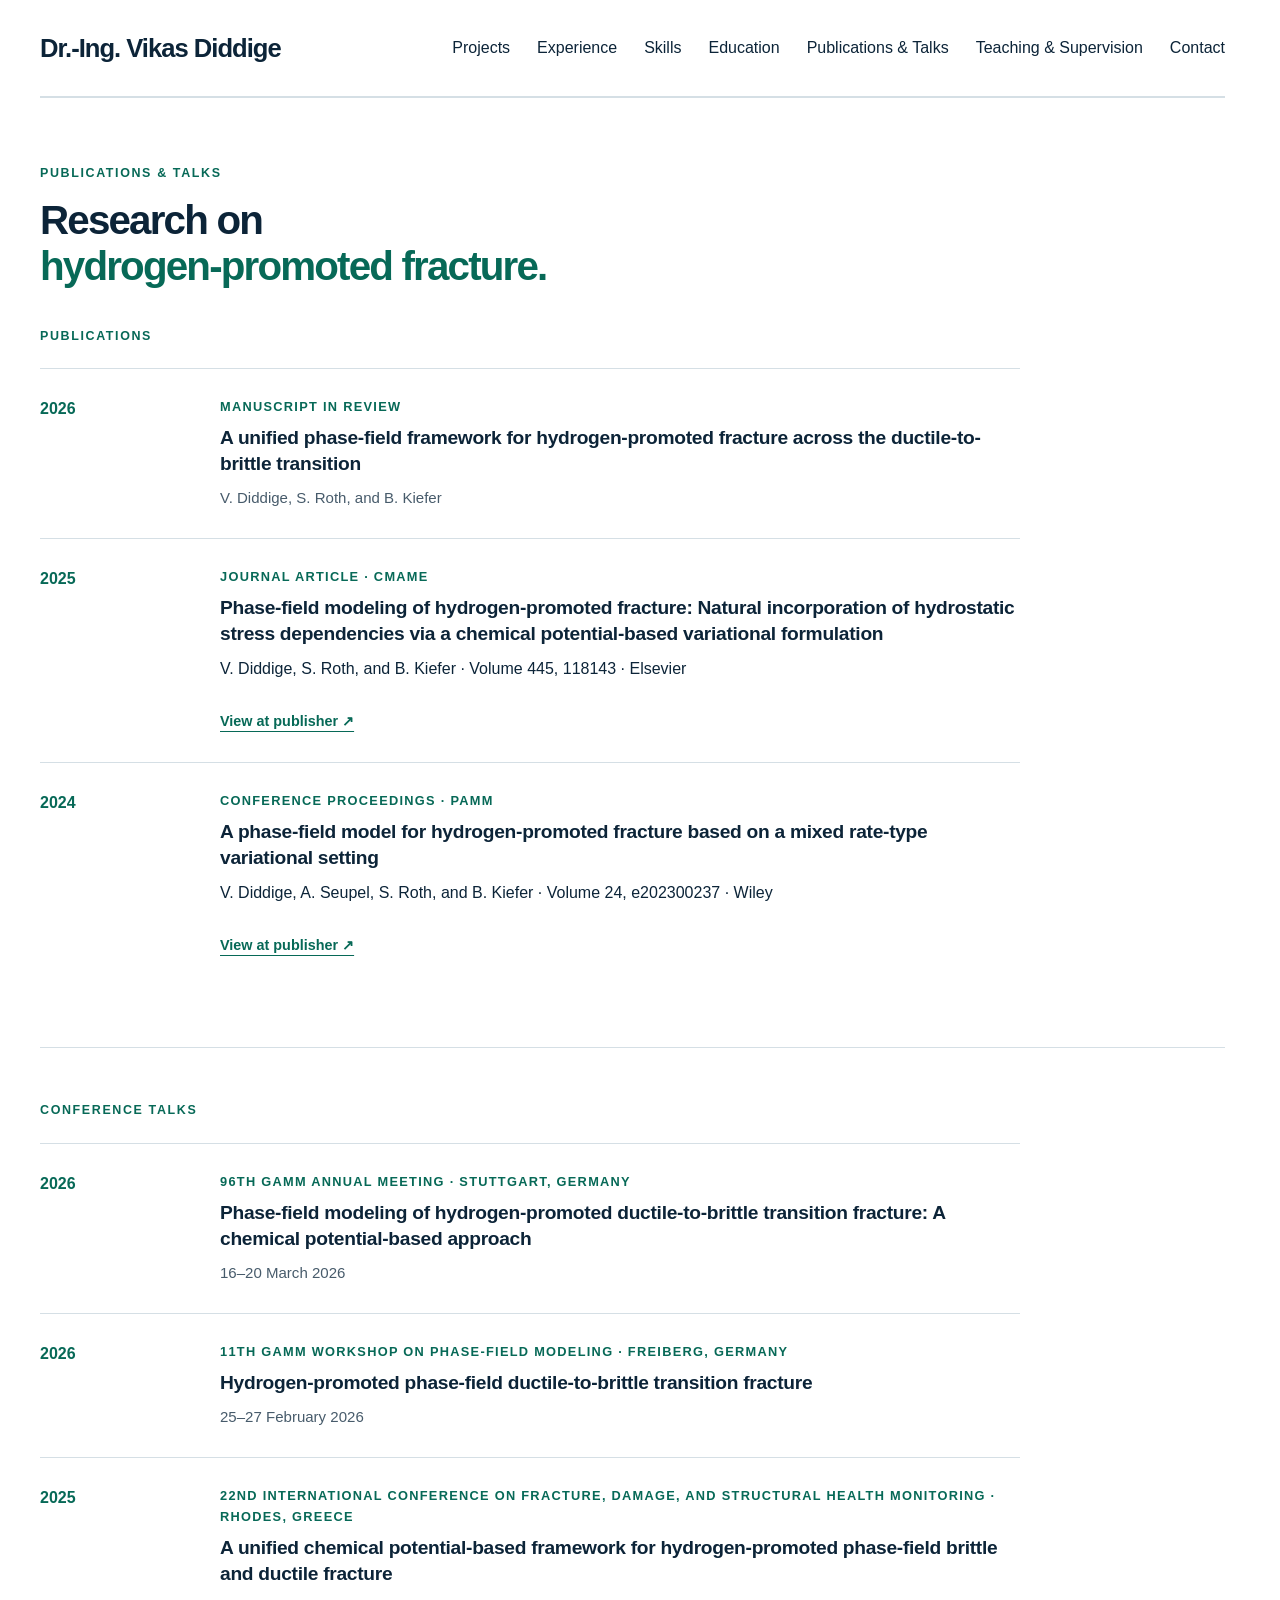
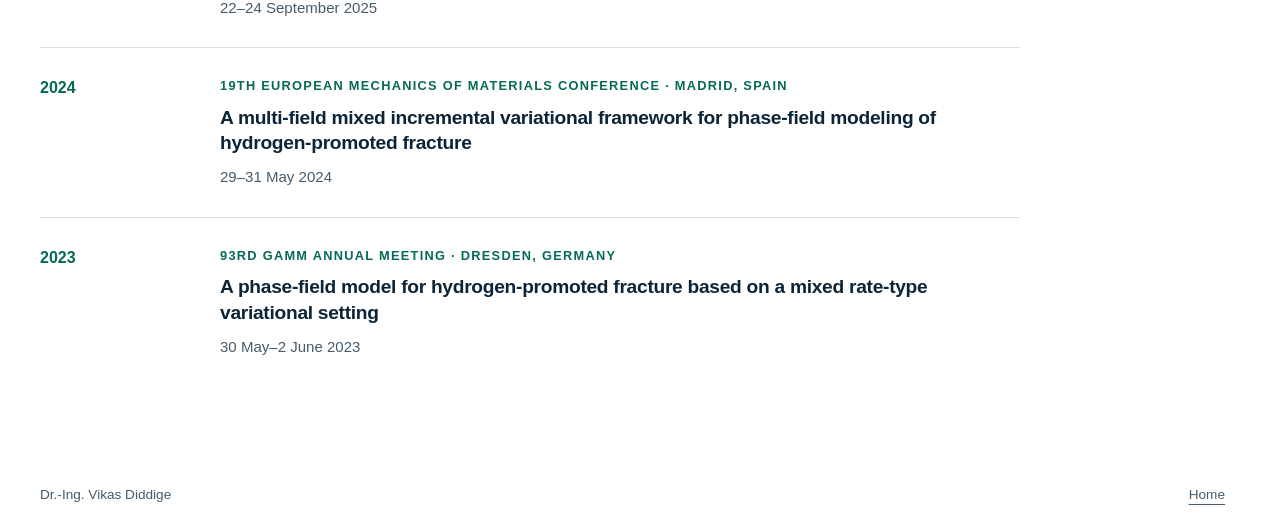
==== publications.html @ c5f0b7e4 "Add files via upload" ====
<!doctype html>
<html lang="en">
<head>
  <meta charset="utf-8">
  <meta name="viewport" content="width=device-width, initial-scale=1">
  <title>Publications &amp; Talks | Dr.-Ing. Vikas Diddige</title>
  <link rel="stylesheet" href="styles.css">
</head>
<body>
  <a class="skip" href="#main">Skip to content</a>
  <header class="wrap header">
    <a class="identity" href="index.html">Dr.-Ing. Vikas Diddige</a>
    <nav aria-label="Main navigation">
      <a href="work.html">Projects</a><a href="experience.html">Experience</a><a href="skills.html">Skills</a><a href="education.html">Education</a><a href="publications.html" aria-current="page">Publications &amp; Talks</a><a href="teaching.html">Teaching &amp; Supervision</a><a href="contact.html">Contact</a>
    </nav>
  </header>
  <main id="main">
    <section class="section wrap page-section">
      <div class="section-heading">
        <p class="eyebrow">Publications &amp; talks</p>
        <h1>Research on<br><span>hydrogen-promoted fracture.</span></h1>
      </div>

      <div class="research-subsection">
        <p class="eyebrow">Publications</p>
        <div class="publication-list">
          <article class="publication"><p class="publication-year">2026</p><div><p class="publication-status">Manuscript in review</p><h3>A unified phase-field framework for hydrogen-promoted fracture across the ductile-to-brittle transition</h3><p>V. Diddige, S. Roth, and B. Kiefer</p></div></article>
          <article class="publication"><p class="publication-year">2025</p><div><p class="publication-status">Journal article · CMAME</p><h3>Phase-field modeling of hydrogen-promoted fracture: Natural incorporation of hydrostatic stress dependencies via a chemical potential-based variational formulation</h3><p>V. Diddige, S. Roth, and B. Kiefer · Volume 445, 118143 · Elsevier</p><a class="publisher-link" href="https://www.sciencedirect.com/science/article/pii/S0045782525004153">View at publisher ↗</a></div></article>
          <article class="publication"><p class="publication-year">2024</p><div><p class="publication-status">Conference proceedings · PAMM</p><h3>A phase-field model for hydrogen-promoted fracture based on a mixed rate-type variational setting</h3><p>V. Diddige, A. Seupel, S. Roth, and B. Kiefer · Volume 24, e202300237 · Wiley</p><a class="publisher-link" href="https://onlinelibrary.wiley.com/doi/full/10.1002/pamm.202300237">View at publisher ↗</a></div></article>
        </div>
      </div>

      <div class="research-subsection">
        <p class="eyebrow">Conference talks</p>
        <div class="talk-list">
          <article class="talk"><p class="talk-year">2026</p><div><p class="talk-event">96th GAMM Annual Meeting · Stuttgart, Germany</p><h3>Phase-field modeling of hydrogen-promoted ductile-to-brittle transition fracture: A chemical potential-based approach</h3><p>16–20 March 2026</p></div></article>
          <article class="talk"><p class="talk-year">2026</p><div><p class="talk-event">11th GAMM Workshop on Phase-Field Modeling · Freiberg, Germany</p><h3>Hydrogen-promoted phase-field ductile-to-brittle transition fracture</h3><p>25–27 February 2026</p></div></article>
          <article class="talk"><p class="talk-year">2025</p><div><p class="talk-event">22nd International Conference on Fracture, Damage, and Structural Health Monitoring · Rhodes, Greece</p><h3>A unified chemical potential-based framework for hydrogen-promoted phase-field brittle and ductile fracture</h3><p>22–24 September 2025</p></div></article>
          <article class="talk"><p class="talk-year">2024</p><div><p class="talk-event">19th European Mechanics of Materials Conference · Madrid, Spain</p><h3>A multi-field mixed incremental variational framework for phase-field modeling of hydrogen-promoted fracture</h3><p>29–31 May 2024</p></div></article>
          <article class="talk"><p class="talk-year">2023</p><div><p class="talk-event">93rd GAMM Annual Meeting · Dresden, Germany</p><h3>A phase-field model for hydrogen-promoted fracture based on a mixed rate-type variational setting</h3><p>30 May–2 June 2023</p></div></article>
        </div>
      </div>
    </section>
  </main>
  <footer class="wrap footer"><span>Dr.-Ing. Vikas Diddige</span><a href="index.html">Home</a></footer>
</body>
</html>
---- styles.css ----
@charset "UTF-8";
:root{color-scheme:light;--ink:#0c2438;--muted:#475b6b;--line:#d5dfe5;--accent:#076957;--paper:#fff;--soft:#eef3f6}*{box-sizing:border-box}html{scroll-behavior:smooth;scroll-padding-top:2rem}body{margin:0;background:var(--paper);color:var(--ink);font:1rem/1.65 "Segoe UI",Arial,sans-serif}a{color:inherit;text-underline-offset:5px}a:focus-visible{outline:3px solid #138a72;outline-offset:6px}.wrap{width:min(1200px,calc(100% - 80px));margin-inline:auto}.header{display:flex;align-items:center;justify-content:space-between;gap:2rem;padding-block:27px;border-bottom:1px solid var(--line)}.identity{display:flex;align-items:center;gap:14px;text-decoration:none;font-size:1.6rem;font-weight:800;letter-spacing:-1px}.identity span{font-size:.95rem;font-weight:600;letter-spacing:0}nav{display:flex;flex-wrap:wrap;gap:27px}nav a{font-size:.9rem;text-decoration:none}nav a:hover,.text-link:hover{color:var(--accent);text-decoration:underline}.hero{display:grid;grid-template-columns:1.6fr 1fr;gap:65px;align-items:center;padding-block:94px 100px}.eyebrow{text-transform:uppercase;letter-spacing:.13em;font-size:.78rem;font-weight:700;margin:0 0 22px;color:var(--accent)}h1,h2,h3,p{margin-top:0}h1{font-size:clamp(2.1rem,3.15vw,3rem);line-height:1.15;letter-spacing:-.045em;font-weight:650;margin-bottom:28px}h1 span{color:var(--accent)}.intro{font-size:1.18rem;line-height:1.7;max-width:620px}.support{color:var(--muted);max-width:580px}.actions{display:flex;flex-wrap:wrap;gap:25px;align-items:center;margin-top:32px}.button{display:inline-flex;justify-content:space-between;align-items:center;gap:28px;padding:14px 22px;background:var(--ink);color:white;border-radius:4px;text-decoration:none;font-weight:600;min-height:48px}.button:hover{background:var(--accent)}.text-link{font-weight:600}.summary{background:var(--ink);color:#fff;padding:34px 30px;border-top:4px solid #7ce4ce}.summary .eyebrow{color:#7ce4ce;font-size:.75rem}.metric{display:flex;align-items:center;gap:20px;padding-bottom:27px}.metric strong{font-size:4.4rem;line-height:1.1;font-weight:600;letter-spacing:-.06em}.metric span{font-size:.9rem;color:#d4e0e8}.summary-line{border-top:1px solid #3a4e5e;padding:15px 0;display:grid;gap:3px;font-size:.9rem}.summary-line span{color:#b2c5d3;font-size:.8rem}.summary-line strong{font-weight:500}.opportunity{color:#7ce4ce;font-size:.9rem;margin:15px 0 0}.section{padding-block:65px 72px;border-top:1px solid var(--line)}.section-heading{margin-bottom:36px}.section-heading .eyebrow{margin-bottom:13px}h2{font-size:clamp(1.9rem,3vw,2.65rem);line-height:1.2;font-weight:600;letter-spacing:-.035em;margin-bottom:20px}h3{font-size:1.25rem;line-height:1.35;letter-spacing:-.015em;margin-bottom:15px}.work-grid{display:grid;grid-template-columns:repeat(3,1fr);gap:26px}.project{display:flex;flex-direction:column;background:var(--soft);padding:29px 25px;border-top:2px solid var(--ink)}.project-type{font-size:.8rem;color:var(--accent);font-weight:600;min-height:2.7em}.project p:not(.project-type){color:var(--muted)}.contribution{font-size:.95rem}.tags{list-style:none;display:flex;flex-wrap:wrap;gap:7px;padding:10px 0 0;margin:auto 0 0}.tags li{font-size:.78rem;border:1px solid #bcccd5;border-radius:3px;padding:3px 8px}.experience{display:grid;grid-template-columns:1fr 1.5fr;gap:50px;padding:26px 0;border-top:1px solid var(--line)}.experience h3{margin-bottom:5px}.experience p{margin-bottom:0;color:var(--muted)}.role{font-size:.9rem}.expertise-grid{display:grid;grid-template-columns:1fr 1fr 1.2fr;gap:40px}.plain-list{padding:0;list-style:none;margin:0;color:var(--muted)}.plain-list li{padding-block:7px;border-bottom:1px solid var(--line)}.education p{font-size:.95rem;color:var(--muted)}.education strong{font-weight:600;color:var(--ink)}.contact{background:var(--ink);color:white;margin-top:25px;padding-block:60px}.contact-inner{display:flex;justify-content:space-between;align-items:center;gap:40px}.contact .eyebrow{color:#7ce4ce}.contact p{color:#d4e0e8}.contact .button{background:#7ce4ce;color:var(--ink);flex-shrink:0}.contact .button:hover{background:#a4f1e1}.languages{font-size:.88rem;margin-bottom:0}.footer{display:flex;justify-content:space-between;flex-wrap:wrap;gap:20px;padding-block:25px;font-size:.85rem;color:var(--muted)}.skip{position:absolute;top:-100px;left:20px;padding:12px;background:white;z-index:2}.skip:focus{top:12px}@media(min-width:1500px){.hero{padding-block:115px}}@media(max-width:1000px){.wrap{width:calc(100% - 48px)}.hero{gap:30px;grid-template-columns:1.25fr 1fr}.work-grid{gap:15px}.project{padding:23px 19px}.expertise-grid{gap:25px}.identity span{display:none}}@media(max-width:760px){.header{align-items:flex-start;gap:20px}nav{gap:12px 19px;justify-content:flex-end}nav a{font-size:.875rem}.hero{grid-template-columns:1fr;padding-block:55px;gap:35px}.summary{max-width:none}.work-grid,.expertise-grid,.experience{grid-template-columns:1fr}.project-type{min-height:0}.work-grid{gap:22px}.experience{gap:10px}.expertise-grid{gap:32px}.section{padding-block:45px}.contact-inner{align-items:flex-start;flex-direction:column;gap:20px}.footer{font-size:.8rem}.footer span:nth-child(2){display:none}}@media(max-width:380px){.wrap{width:calc(100% - 32px)}h1{font-size:2.3rem}.summary{padding:26px 22px}.metric{gap:15px}}@media(prefers-reduced-motion:reduce){html{scroll-behavior:auto}}@media print{nav,.actions,.button,.skip,.footer a{display:none}.wrap{width:100%}.hero{padding-block:25px;gap:25px}.section{padding-block:20px}.project,.experience{break-inside:avoid}body{font-size:10pt}.contact{padding:20px}.summary{border:1px solid #aaa}}
.contact-links p{margin:16px 0 0;overflow-wrap:anywhere}.contact-links{min-width:0}.section-subheading{max-width:690px;color:var(--muted);margin-bottom:0}.experience-highlights{margin:0;padding-left:1.2rem;color:var(--muted)}.experience-highlights li{padding-left:.15rem}.experience-highlights li+li{margin-top:7px}.work-grid{grid-template-columns:repeat(auto-fit,minmax(240px,1fr))}.teaching-grid{display:grid;grid-template-columns:repeat(2,1fr);gap:26px;max-width:800px}.teaching-item{background:var(--soft);padding:29px 25px;border-top:2px solid var(--ink)}.teaching-item p,.teaching-item ul{color:var(--muted)}.teaching-item ul{margin:0;padding-left:1.2rem}.teaching-item li+li{margin-top:8px}.teaching-type,.supervision-type{color:var(--accent)!important;font-size:.8rem;font-weight:700;letter-spacing:.1em;text-transform:uppercase}.supervision-grid{max-width:980px}.supervision-item{display:grid;grid-template-columns:150px 1fr;gap:30px;padding:27px 0;border-top:1px solid var(--line)}.supervision-year{color:var(--accent);font-weight:700;margin:0}.supervision-item h3{font-size:1.2rem;margin-bottom:9px}.supervision-item div>p:last-child{color:var(--muted);font-size:.94rem;margin-bottom:0}.header{position:sticky;top:0;z-index:10;background:var(--paper)}@media(max-width:760px){.teaching-grid,.supervision-item{grid-template-columns:1fr}.supervision-item{gap:6px}}
.expertise-grid{grid-template-columns:1fr 1fr;max-width:770px}.technical-grid{display:grid;grid-template-columns:repeat(3,1fr);gap:20px}.skill-group{background:var(--soft);padding:25px 23px;border-top:2px solid var(--ink)}.skill-group h3{font-size:1.05rem}.skill-list{list-style:none;margin:0;padding:0;display:flex;flex-wrap:wrap;gap:7px}.skill-list li{font-size:.83rem;border:1px solid #bcccd5;border-radius:3px;padding:3px 8px;color:var(--muted)}.education-timeline{position:relative;max-width:980px}.education-timeline::before{content:"";position:absolute;top:0;bottom:0;left:180px;width:1px;background:var(--line)}.education-item{display:grid;grid-template-columns:150px 1fr;gap:30px;position:relative;padding:0 0 37px}.education-item::before{content:"";position:absolute;left:174px;top:7px;width:13px;height:13px;border-radius:50%;background:var(--accent);border:3px solid var(--paper);box-shadow:0 0 0 1px var(--accent)}.education-item:last-child{padding-bottom:0}.education-years{color:var(--accent)!important;font-size:.83rem;font-weight:700;line-height:1.35;margin:0;text-align:right}.education-detail{padding:0 0 0 26px}.education-item p{color:var(--muted)}.education-item .degree{color:var(--accent);font-size:.8rem;font-weight:700;letter-spacing:.12em;text-transform:uppercase;margin-bottom:8px}.education-item h3{margin-bottom:6px}.education-focus{font-size:.94rem;margin-bottom:0}.publication-list,.talk-list{max-width:980px}.publication,.talk{display:grid;grid-template-columns:150px 1fr;gap:30px;padding:27px 0;border-top:1px solid var(--line)}.publication-year,.talk-year{color:var(--accent);font-weight:700;margin:0}.publication-status,.talk-event{font-size:.8rem;text-transform:uppercase;letter-spacing:.1em;color:var(--accent)!important;font-weight:700;margin-bottom:8px!important}.publication h3,.talk h3{font-size:1.2rem;margin-bottom:9px}.publication div>p:last-child,.talk div>p:last-child{color:var(--muted);font-size:.94rem;margin-bottom:0}.publisher-link{display:inline-block;margin-top:12px;color:var(--accent);font-size:.9rem;font-weight:700}.publisher-link:hover{color:var(--ink)}.achievement-label{display:inline-block;margin:0 0 12px!important;padding:3px 9px;border-radius:3px;background:var(--accent);color:white!important;font-size:.76rem!important;font-weight:700;letter-spacing:.1em;text-transform:uppercase}@media(max-width:760px){.technical-grid{grid-template-columns:1fr}.education-timeline::before{left:6px}.education-item{grid-template-columns:1fr;gap:8px;padding-left:30px}.education-item::before{left:0;top:5px}.education-years{text-align:left}.education-detail{padding:0}.publication,.talk{grid-template-columns:1fr;gap:6px}.publication-year,.talk-year{font-size:.9rem}}
.experience-dates{display:inline-block;margin-top:8px!important;padding:3px 8px;border-radius:3px;background:#d9f2ec;color:var(--accent)!important;font-size:.82rem;font-weight:700}.experience h3{color:var(--accent)}
.page-section{min-height:calc(100vh - 100px)}.page-contact{min-height:calc(100vh - 100px);margin-top:0;display:flex;align-items:center}
.identity span{font-size:1.15rem}.header nav a{font-size:1rem}.hero{grid-template-columns:minmax(0,1.45fr) minmax(190px,.65fr) minmax(260px,1fr);gap:32px}.hero-photo{margin:0;text-align:center}.hero-photo img{display:block;width:100%;max-width:260px;aspect-ratio:3/4;object-fit:cover;object-position:center top;margin:0 auto}.hero-photo figcaption{margin-top:9px;color:var(--muted);font-size:.8rem;font-weight:600}@media(max-width:1000px){.hero{grid-template-columns:1fr 1fr}.hero-copy{grid-column:1/-1}.hero-photo{justify-self:center}.header nav a{font-size:.95rem}}@media(max-width:760px){.hero{grid-template-columns:1fr}.hero-copy{grid-column:auto}.hero-photo{max-width:240px}.header nav a{font-size:.95rem}}
.projects-stack{display:grid;gap:32px;max-width:980px}.project-panel{display:grid;grid-template-columns:minmax(0,1.35fr) minmax(260px,.65fr);gap:34px;padding:34px;background:var(--soft);border-top:3px solid var(--ink)}.project-panel.featured{border-top-color:var(--accent)}.project-panel h2{font-size:clamp(1.6rem,2.5vw,2.2rem);margin-bottom:14px}.project-panel p{color:var(--muted)}.project-panel .project-type{min-height:0;margin-bottom:12px}.project-highlights{margin:18px 0 0;padding-left:1.2rem;color:var(--muted)}.project-highlights li+li{margin-top:8px}.project-highlights strong{color:var(--ink)}.project-sidebar{border-left:1px solid var(--line);padding-left:28px}.project-sidebar h3{font-size:1rem;margin-bottom:10px}.project-sidebar .tags{margin:0 0 22px;padding:0}.implementation-note{font-size:.92rem;line-height:1.55;margin:0}.implementation-note strong{color:var(--accent)}@media(max-width:760px){.project-panel{grid-template-columns:1fr;padding:25px 20px}.project-sidebar{border-left:0;border-top:1px solid var(--line);padding:22px 0 0}}
.projects-stack .project-panel:nth-child(1){order:4}.projects-stack .project-panel:nth-child(2){order:3}.projects-stack .project-panel:nth-child(3){order:1}.projects-stack .project-panel:nth-child(4){order:2}.projects-stack .project-panel:nth-child(5){order:5}.projects-stack .project-panel:nth-child(6){order:7}.projects-stack .project-panel:nth-child(7){order:8}.projects-stack .project-panel:nth-child(8){order:9}.projects-stack .project-panel:nth-child(9){order:6}.projects-stack .project-panel:nth-child(10){order:10}
html{scrollbar-gutter:stable}@supports not (scrollbar-gutter:stable){html{overflow-y:scroll}}
.supervision-section{margin-top:62px;padding-top:52px;border-top:1px solid var(--line)}.supervision-section h2{font-size:clamp(1.6rem,2.5vw,2.2rem)}
.research-subsection+.research-subsection{margin-top:62px;padding-top:52px;border-top:1px solid var(--line)}
.achievement-list{max-width:980px}.achievement-item{display:grid;grid-template-columns:150px 1fr;gap:30px;padding:27px 0;border-top:1px solid var(--line)}.achievement-year{color:var(--accent)!important;font-weight:700;margin:0}.achievement-type{font-size:.8rem;text-transform:uppercase;letter-spacing:.1em;color:var(--accent)!important;font-weight:700;margin-bottom:8px!important}.achievement-item h2{font-size:1.7rem;margin-bottom:10px}.achievement-item div>p{color:var(--muted)}.achievement-date{font-weight:700}@media(max-width:760px){.achievement-item{grid-template-columns:1fr;gap:6px}.achievement-year{font-size:.9rem}}
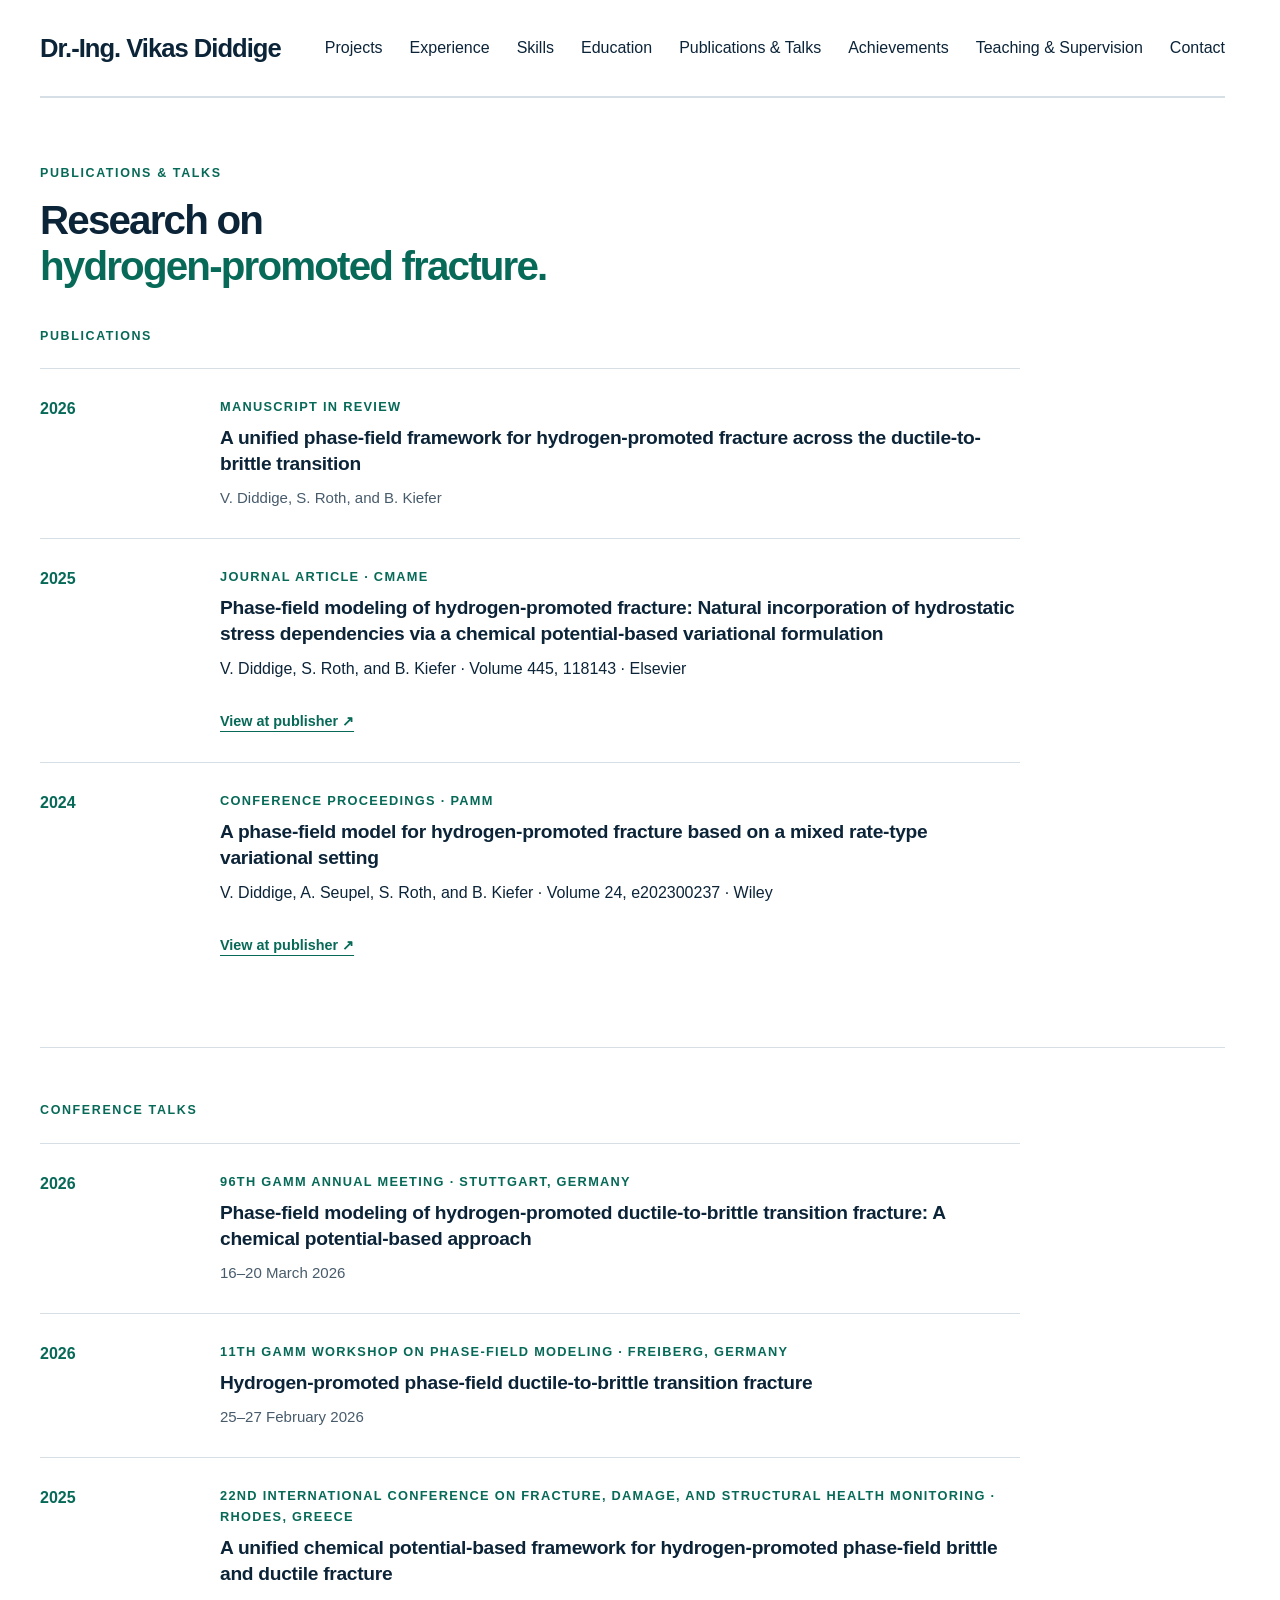
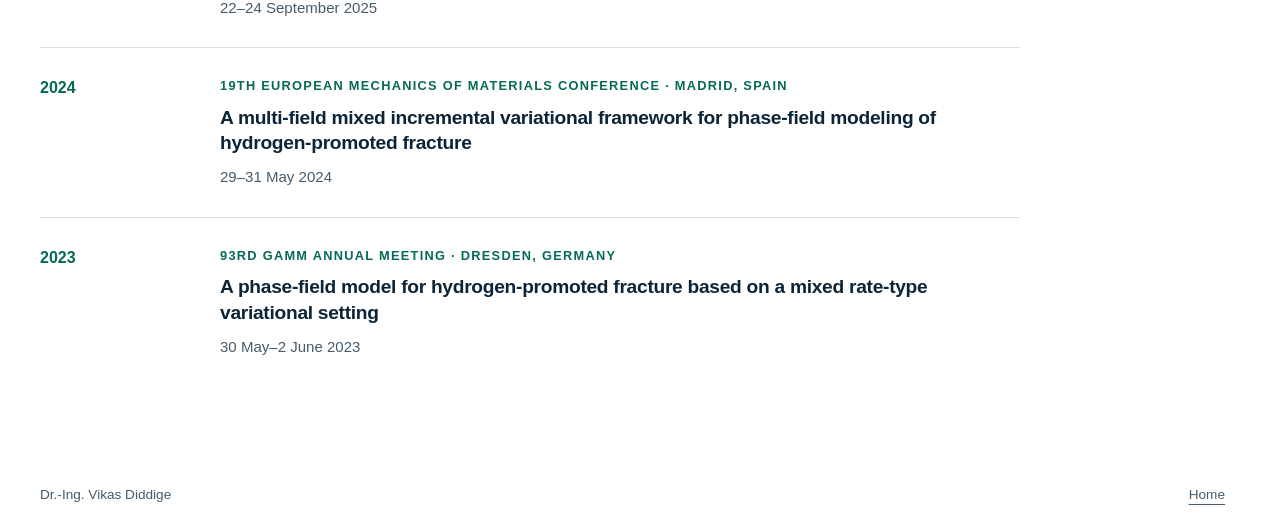
==== commit bbb7ca70: "Add files via upload" ====
--- a/publications.html
+++ b/publications.html
@@ -11,7 +11,7 @@
   <header class="wrap header">
     <a class="identity" href="index.html">Dr.-Ing. Vikas Diddige</a>
     <nav aria-label="Main navigation">
-      <a href="work.html">Projects</a><a href="experience.html">Experience</a><a href="skills.html">Skills</a><a href="education.html">Education</a><a href="publications.html" aria-current="page">Publications &amp; Talks</a><a href="teaching.html">Teaching &amp; Supervision</a><a href="contact.html">Contact</a>
+      <a href="work.html">Projects</a><a href="experience.html">Experience</a><a href="skills.html">Skills</a><a href="education.html">Education</a><a href="publications.html" aria-current="page">Publications &amp; Talks</a><a href="achievements.html">Achievements</a><a href="teaching.html">Teaching &amp; Supervision</a><a href="contact.html">Contact</a>
     </nav>
   </header>
   <main id="main">
